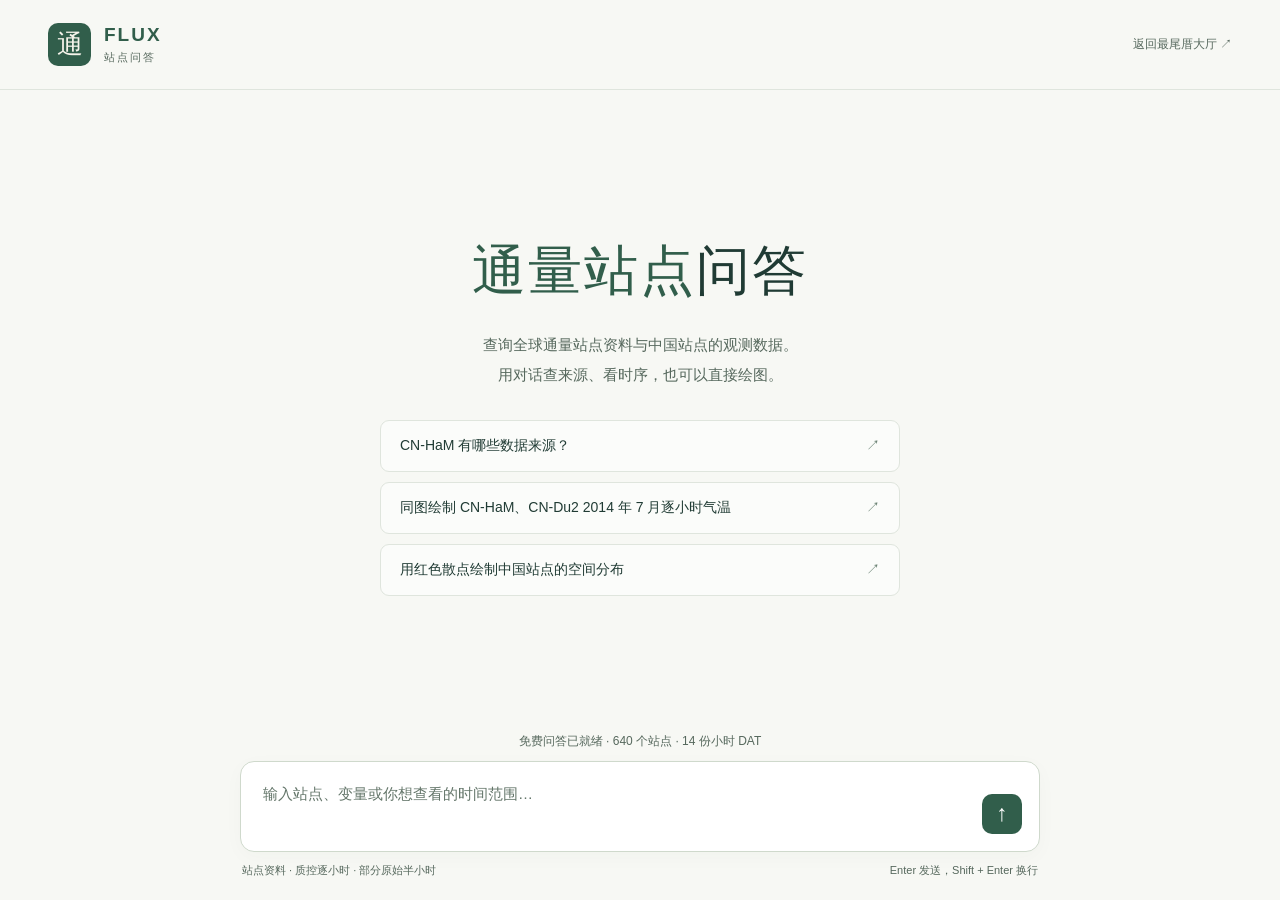
==== flux/index.html @ d6e28030 "Enable free shared DeepSeek chat on Youxi and Flux pages" ====
<!doctype html>
<html lang="zh-CN">
<head>
  <meta charset="utf-8">
  <meta name="viewport" content="width=device-width, initial-scale=1">
  <meta name="description" content="查询通量站点资料与观测时间序列。">
  <meta name="referrer" content="no-referrer">
  <title>通量站点问答</title>
  <link rel="stylesheet" href="./style.css?v=3">
  <script type="module" src="./app.js?v=4"></script>
</head>
<body>
  <header class="topbar">
    <a class="brand" href="../" title="返回个人主页"><span class="seal" aria-hidden="true">通</span><span>FLUX<span class="brand-sub">站点问答</span></span></a>
    <div class="top-actions"><a class="home-link" href="../">返回最尾厝大厅 ↗</a>
      <button id="new-chat" class="outline" type="button" hidden>新对话</button>
      <button id="settings-open" class="outline" type="button" hidden>连接模型 <span id="connection-dot" class="dot" aria-hidden="true"></span></button>
    </div>
  </header>
  <main class="layout">
    <section class="conversation" aria-label="通量站点问答">
      <div id="welcome" class="welcome">
        <h1><span>通量站点</span>问答</h1>
        <p class="intro">查询全球通量站点资料与中国站点的观测数据。<br>用对话查来源、看时序，也可以直接绘图。</p>
        <div class="suggestions" aria-label="示例问题">
          <button type="button" disabled>CN-HaM 有哪些数据来源？<span aria-hidden="true">↗</span></button>
          <button type="button" disabled>同图绘制 CN-HaM、CN-Du2 2014 年 7 月逐小时气温<span aria-hidden="true">↗</span></button>
          <button type="button" disabled>用红色散点绘制中国站点的空间分布<span aria-hidden="true">↗</span></button>
        </div>
      </div>
      <div id="messages" class="messages" role="log" aria-label="对话记录"></div>
      <div class="composer-wrap">
        <p id="status" class="status" role="status">正在读取站点目录…</p>
        <p id="launch-help" class="launch-help" hidden>资料加载失败。请刷新页面重试。</p>
        <noscript><p class="launch-help">请开启浏览器的 JavaScript。</p></noscript>
        <form id="ask" class="composer">
          <label class="sr-only" for="question">输入问题</label>
          <textarea id="question" rows="2" maxlength="700" placeholder="输入站点、变量或你想查看的时间范围…" required disabled></textarea>
          <button type="submit" class="send" aria-label="发送问题" disabled>↑</button>
          <button id="stop-answer" type="button" class="outline" hidden>停止</button>
        </form>
        <p class="composer-note"><span>站点资料 · 质控逐小时 · 部分原始半小时</span><span>Enter 发送，Shift + Enter 换行</span></p>
      </div>
    </section>
  </main>
  <dialog id="delete-message-dialog" aria-labelledby="delete-message-title">
    <form method="dialog">
      <h2 id="delete-message-title">确认删除</h2>
      <p id="delete-message-description"></p>
      <label><input type="checkbox" id="skip-delete-confirmation"> 本次对话不再确认</label>
      <div class="dialog-actions">
        <button class="outline" value="cancel" autofocus>取消</button>
        <button class="outline" value="delete">确认删除</button>
      </div>
    </form>
  </dialog>
</body>
</html>
---- flux/style.css ----
:root {
  color-scheme: light;
  --paper: #f7f8f4;
  --white: #fff;
  --ink: #203b34;
  --muted: #56685d;
  --line: #dfe5dd;
  --green: #315e4b;
  --pale: #eaf0e7;
}
* { box-sizing: border-box; }
[hidden] { display: none !important; }
body {
  margin: 0;
  background: var(--paper);
  color: var(--ink);
  font: 15px "Segoe UI", "PingFang SC", "Microsoft YaHei", sans-serif;
}
button, input, textarea { font: inherit; }
button { cursor: pointer; }
button:disabled { cursor: default; opacity: .55; }
a { color: var(--green); }
button:focus-visible, a:focus-visible { outline: 3px solid #94b99f; outline-offset: 3px; }
.topbar {
  height: 90px;
  max-width: 1320px;
  margin: auto;
  padding: 0 48px;
  display: flex;
  justify-content: space-between;
  align-items: center;
  border-bottom: 1px solid var(--line);
}
.brand { display: flex; align-items: center; gap: 13px; text-decoration: none; font-size: 19px; font-weight: 650; letter-spacing: 2px; }
.brand-sub { display: block; margin-top: 4px; color: var(--muted); font-size: 11px; font-weight: 400; }
.top-actions { display: flex; gap: 8px; }
.seal {
  width: 43px;
  height: 43px;
  display: grid;
  place-items: center;
  border-radius: 10px;
  background: var(--green);
  color: #f6f4eb;
  font: 26px "Songti SC", SimSun, serif;
  letter-spacing: 0;
}
.outline { padding: 10px 15px; border: 1px solid var(--line); border-radius: 8px; background: transparent; color: var(--ink); font-size: 13px; }
.outline:hover { background: var(--pale); }
.dot { display: inline-block; width: 6px; height: 6px; margin-left: 7px; background: #a5afa7; border-radius: 50%; }
.dot.connected { background: #4f916a; }
.layout { max-width: 880px; margin: auto; padding: 26px 40px 0; }
.conversation { display: flex; flex-direction: column; min-height: calc(100vh - 116px); min-height: calc(100dvh - 116px); }
.welcome { width: 100%; max-width: 680px; margin: auto; padding: 54px 0 36px; text-align: center; }
h1 { margin: 23px 0; font: 500 clamp(38px, 4.2vw, 57px)/1.35 "Songti SC", SimSun, serif; letter-spacing: 2px; }
h1 span { color: var(--green); }
.intro { margin: 0 0 30px; color: var(--muted); line-height: 2; }
.suggestions { display: grid; gap: 10px; max-width: 520px; margin: auto; }
.suggestions button { display: flex; align-items: center; gap: 14px; padding: 16px 19px; border: 1px solid var(--line); border-radius: 9px; background: #ffffff99; color: var(--ink); text-align: left; font-size: 14px; }
.suggestions button:hover:not(:disabled) { background: var(--white); border-color: #a3b3a5; }
.suggestions span { margin-left: auto; color: #6b8274; }
.messages { display: flex; flex-direction: column; gap: 22px; padding: 22px 0; }
.messages:empty { display: none; }
.message { min-width: 0; scroll-margin-bottom: 140px; }
.message-label { margin-bottom: 8px; color: var(--muted); font-size: 11px; letter-spacing: 1.5px; }
.message-actions { display: flex; gap: 6px; margin: 7px 0 0; }
.message-actions button { border: 1px solid var(--line); border-radius: 5px; background: transparent; color: var(--muted); font-size: 11px; padding: 2px 7px; cursor: pointer; }
.message-actions button:hover { color: var(--ink); background: var(--pale); }
.question { align-self: flex-end; max-width: 92%; }
.question .message-bubble { padding: 13px 18px; border-radius: 12px 12px 2px 12px; background: var(--pale); }
.question .message-actions { justify-content: flex-end; }
.answer .message-bubble { padding: 0 0 12px; border-bottom: 1px solid var(--line); }
.answer .message-actions { justify-content: flex-start; }
.message-body { white-space: pre-wrap; overflow-wrap: anywhere; line-height: 1.9; font-size: 14px; }
.message-body details { margin-top: 9px; color: var(--muted); }
.markdown { white-space: normal; }
.markdown p, .markdown ul, .markdown ol { margin: 0 0 10px; }
.markdown h3, .markdown h4, .markdown h5, .markdown h6 { margin: 14px 0 6px; color: var(--ink); }
.markdown code { background: var(--pale); padding: 1px 4px; border-radius: 3px; }
.markdown pre { margin: 6px 0 12px; padding: 10px; background: var(--pale); overflow-x: auto; white-space: pre; }
.markdown pre code { padding: 0; }
.markdown-table { max-width: 100%; overflow-x: auto; margin: 10px 0 14px; }
.markdown-table table { width: 100%; border-collapse: collapse; text-align: left; }
.markdown-table th, .markdown-table td { padding: 6px 10px; border: 1px solid var(--line); }
.markdown-table th { background: var(--pale); }
.code-fold > summary { cursor: pointer; }
.code-fold:not([open]) > pre:not(.code-preview), .code-fold[open] > .code-preview { display: none; }
figure { margin: 14px 0 0; }
canvas { display: block; width: 100%; height: 270px; border: 1px solid var(--line); border-radius: 8px; background: #fff; touch-action: pan-y; }
figcaption { color: var(--muted); font-size: 12px; }
.chart-download { margin-top: 6px; background: var(--white); }
.composer-wrap { position: sticky; bottom: 0; z-index: 2; margin-top: auto; padding: 16px 0 22px; background: var(--paper); }
.status { min-height: 18px; margin: 0 0 10px; color: var(--muted); text-align: center; font-size: 12px; line-height: 1.6; }
.launch-help { margin: 0 0 12px; padding: 10px 14px; border-radius: 8px; background: #f5eee1; color: #694e34; font-size: 13px; line-height: 1.7; }
.composer { display: flex; align-items: flex-end; gap: 12px; padding: 17px 17px 17px 20px; border: 1px solid #cfd9cc; border-radius: 14px; background: var(--white); box-shadow: 0 5px 20px #25483207; }
.composer:focus-within { border-color: #759981; box-shadow: 0 0 0 3px #e8eee5; }
textarea { flex: 1; min-width: 0; max-height: 160px; resize: none; border: 0; outline: 0; background: transparent; color: var(--ink); line-height: 1.7; }
textarea::placeholder { color: #64766a; }
.send { flex-shrink: 0; width: 40px; height: 40px; border: 0; border-radius: 10px; background: var(--green); color: #fff; font-size: 23px; }
.send:hover:not(:disabled) { background: #244c3b; }
#stop-answer { flex-shrink: 0; min-height: 40px; }
.composer-note { display: flex; justify-content: space-between; gap: 10px; margin: 11px 2px 0; color: var(--muted); font-size: 11px; }
dialog { width: calc(100% - 32px); max-width: 450px; padding: 24px; border: 1px solid var(--line); border-radius: 16px; background: var(--paper); color: var(--ink); }
dialog::backdrop { background: #243d3659; }
dialog p { color: var(--muted); font-size: 13px; line-height: 1.8; }
.dialog-heading { display: flex; align-items: center; justify-content: space-between; gap: 12px; }
.dialog-heading h2 { margin: 0; font-size: 20px; }
.icon-button { border: 0; background: transparent; color: var(--muted); font-size: 24px; }
.dialog-actions { display: flex; justify-content: space-between; gap: 12px; margin-top: 20px; }
.sr-only { position: absolute; width: 1px; height: 1px; overflow: hidden; clip-path: inset(50%); white-space: nowrap; }
@media (max-width: 700px) {
  .topbar { height: 76px; padding: 0 18px; }
  .seal { width: 36px; height: 36px; font-size: 23px; }
  .layout { padding: 0 18px; }
  .conversation { min-height: calc(100dvh - 76px); }
  .welcome { padding: 35px 0 24px; }
  .intro { font-size: 14px; }
  .composer-wrap { padding: 12px 0 16px; }
  .composer { padding: 12px; }
  .composer-note span:last-child { display: none; }
  canvas { height: 220px; }
}

.home-link {font-size:12px;text-decoration:none;color:var(--muted)}
.hidden {display:none!important}
#settings {border:1px solid var(--line);border-radius:16px;padding:27px;max-width:450px;width:calc(100% - 32px);color:var(--ink);box-shadow:0 24px 80px #183a3324;background:var(--paper)}
#settings::backdrop {background:#243d3659;backdrop-filter:blur(3px)}
#settings .dialog-heading {display:flex;justify-content:space-between;align-items:center;gap:20px}
#settings .dialog-heading h2 {font-size:20px;margin:0}
#settings p {font-size:13px;line-height:1.9;color:var(--muted)}
#settings label {display:block;font-size:12px;margin:18px 0 7px}
#settings input {width:100%;border:1px solid var(--line);border-radius:7px;background:#fff;padding:12px;color:var(--ink)}
#settings input:focus {outline:2px solid #759981}
#settings .privacy-note {font-size:11px}
#settings a {font-size:12px}
#settings .dialog-actions {display:flex;justify-content:space-between;gap:12px;margin-top:25px}
.primary {border:0;border-radius:7px;background:var(--green);color:white;padding:11px 18px;font-size:13px}
.connection-choice {border:1px solid var(--line);border-radius:8px;margin:20px 0 0;padding:12px;display:flex;flex-wrap:wrap;gap:12px}
.connection-choice legend {font-size:12px;padding:0 5px}
.connection-choice label {display:flex;align-items:center;gap:7px;margin:0;font-size:12px;cursor:pointer}
#settings .connection-choice input {width:auto;margin:0;accent-color:var(--green)}
@media(max-width:520px) {.topbar {padding:0 12px}.top-actions {gap:6px}.top-actions .outline {padding:7px}.home-link {font-size:10px}.brand {gap:6px}}
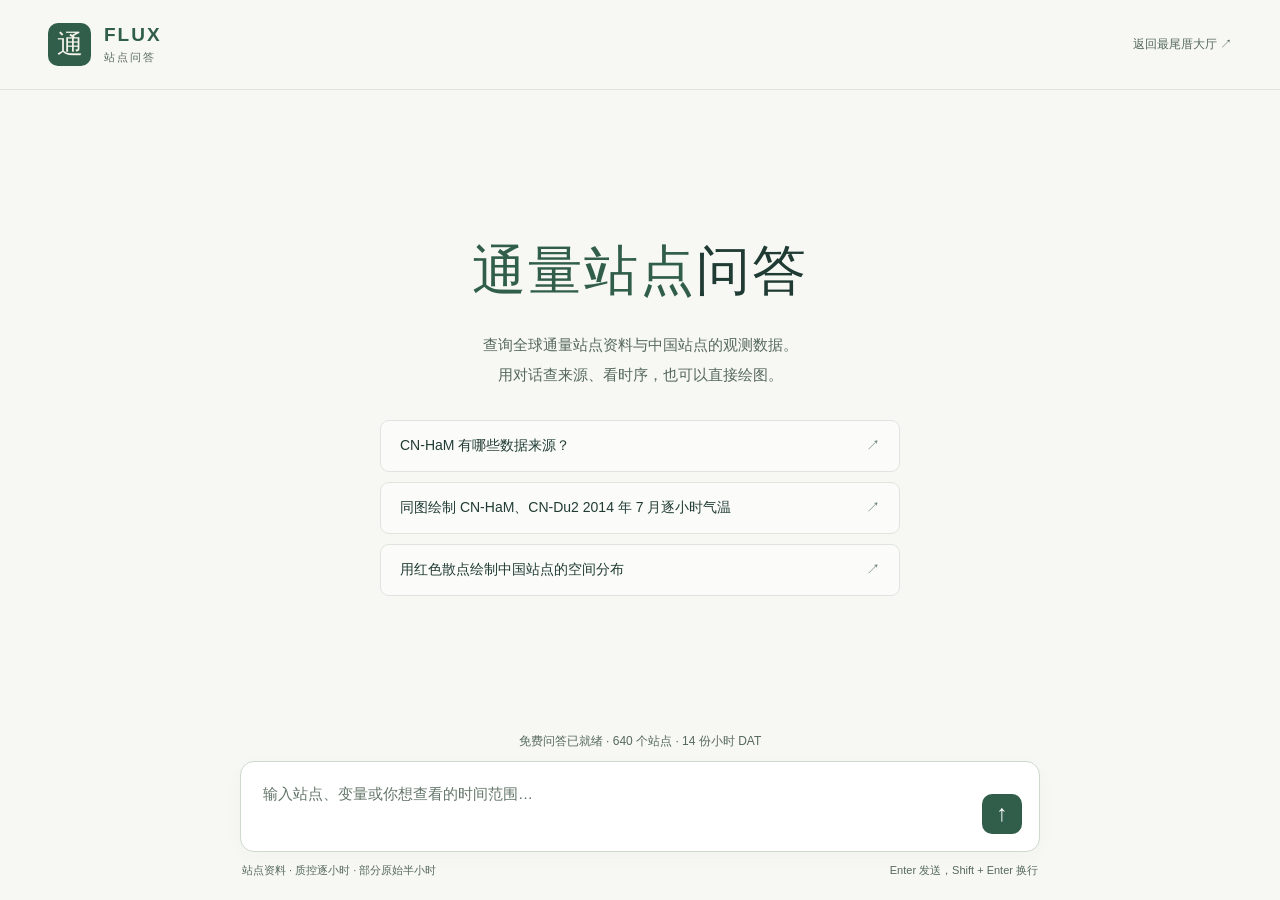
==== commit a9c22f5f: "Show station coverage and valid variables when Flux queries lack data" ====
--- a/flux/index.html
+++ b/flux/index.html
@@ -7,7 +7,7 @@
   <meta name="referrer" content="no-referrer">
   <title>通量站点问答</title>
   <link rel="stylesheet" href="./style.css?v=3">
-  <script type="module" src="./app.js?v=4"></script>
+  <script type="module" src="./app.js?v=5"></script>
 </head>
 <body>
   <header class="topbar">
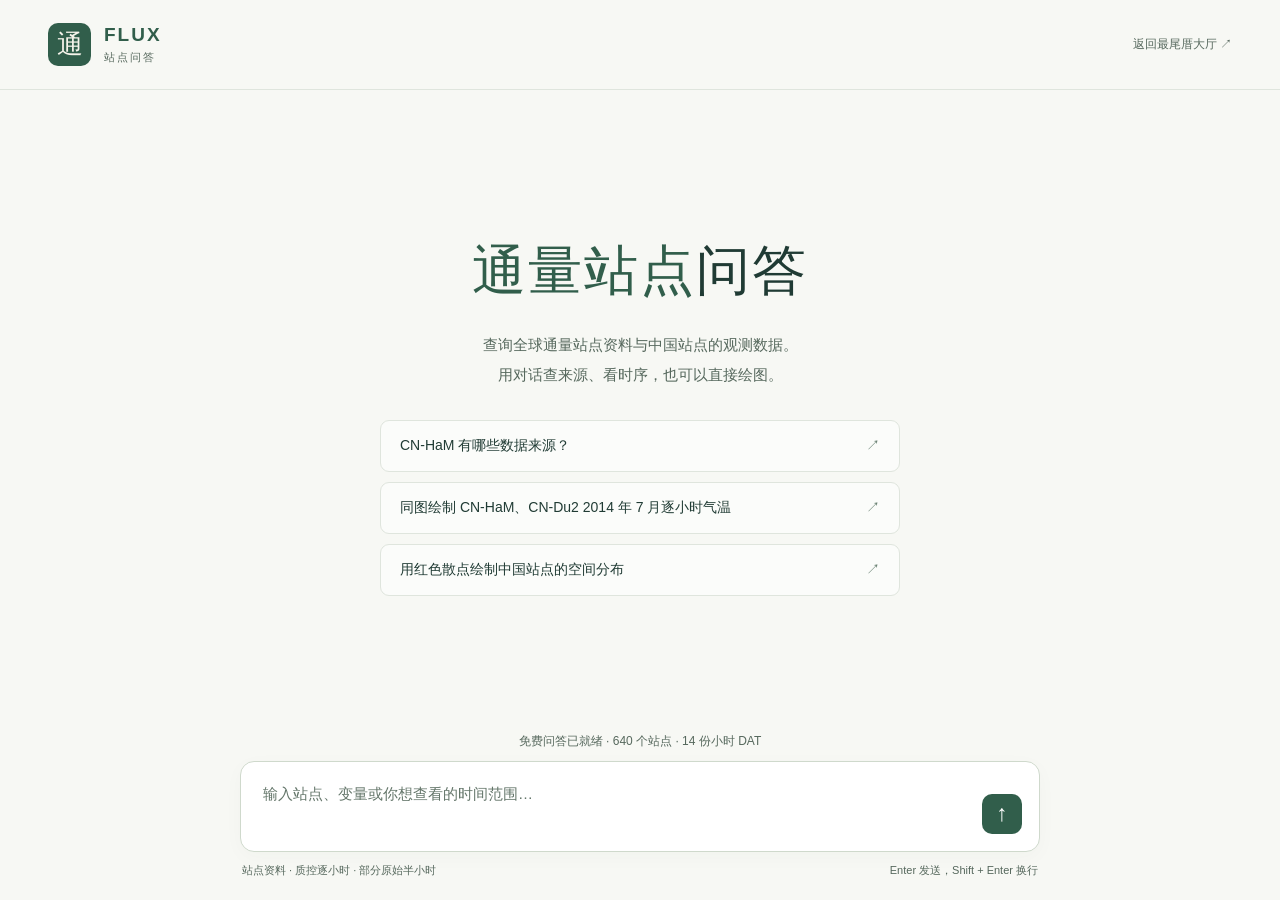
==== commit ebc2ff79: "Calculate aligned station differences and Pearson correlation" ====
--- a/flux/index.html
+++ b/flux/index.html
@@ -7,7 +7,7 @@
   <meta name="referrer" content="no-referrer">
   <title>通量站点问答</title>
   <link rel="stylesheet" href="./style.css?v=3">
-  <script type="module" src="./app.js?v=5"></script>
+  <script type="module" src="./app.js?v=11"></script>
 </head>
 <body>
   <header class="topbar">
